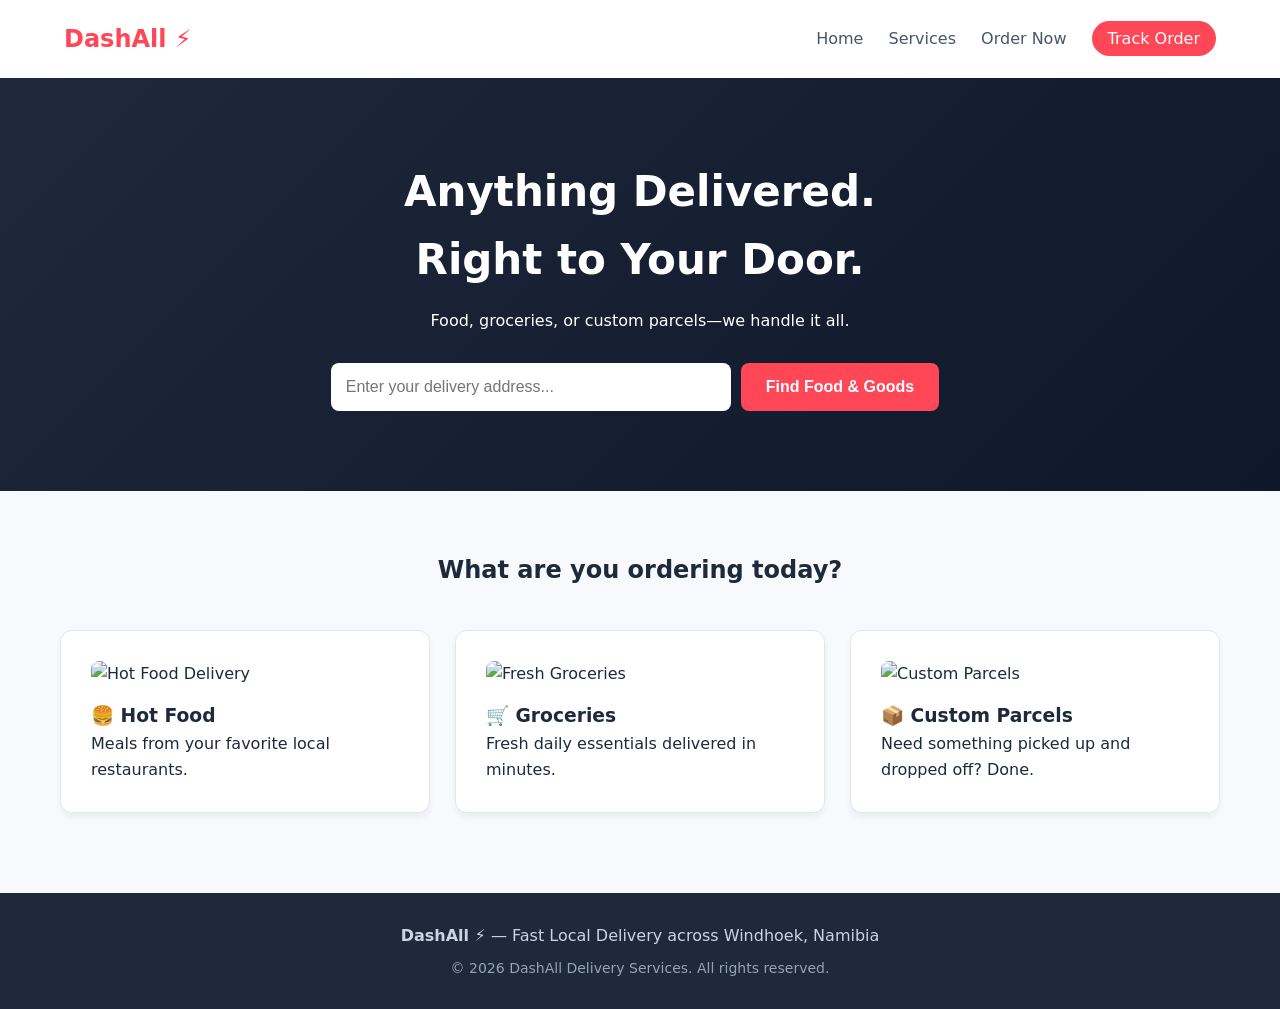
==== index.html @ b10de439 "Add files via upload" ====
<!DOCTYPE html>
<html lang="en">
<head>
    <meta charset="UTF-8">
    <meta name="viewport" content="width=device-width, initial-scale=1.0">
    <title>DashAll | Fast Local Delivery</title>
    <link rel="stylesheet" href="style.css">
</head>
<body>

    <header>
        <div class="logo">DashAll ⚡</div>
        <nav>
             <a href="index.html">Home</a>
            <a href="services.html">Services</a>
             <a href="order.html">Order Now</a>
            <a href="track.html" class="nav-btn">Track Order</a>
        </nav>
    </header>

    <section class="hero-section" id="track">
        <h1>Anything Delivered.<br>Right to Your Door.</h1>
        <p>Food, groceries, or custom parcels—we handle it all.</p>
        
        <div class="search-box">
            <input type="text" id="addressInput" placeholder="Enter your delivery address...">
            <button id="findBtn">Find Food & Goods</button>
            <p id="statusMessage"></p>
        </div>
    </section>

    <main id="services">
        <h2>What are you ordering today?</h2>
        
                <div class="category-grid">
            <!-- Card 1: Food -->
            <div class="category-card" id="foodCard">
                <img src="./images/food.jpg" alt="Hot Food Delivery" class="card-img">
                <h3>🍔 Hot Food</h3>
                <p>Meals from your favorite local restaurants.</p>
            </div>

            <!-- Card 2: Groceries -->
            <div class="category-card" id="groceryCard">
                <img src="./images/groceries.JPG" alt="Fresh Groceries" class="card-img">
                <h3>🛒 Groceries</h3>
                <p>Fresh daily essentials delivered in minutes.</p>
            </div>

            <!-- Card 3: Custom Packages -->
            <div class="category-card" id="parcelCard">
                <img src="./images/parcel.jpg" alt="Custom Parcels" class="card-img">
                <h3>📦 Custom Parcels</h3>
                <p>Need something picked up and dropped off? Done.</p>
            </div>
        </div>

                <!-- Existing category-grid ends here -->
        </div>

        <!-- NEW: Hidden Details Panel -->
        <div id="detailsPanel" class="details-panel hidden">
            <h3 id="panelTitle">Service Title</h3>
            <p id="panelDescription">Service details will appear here.</p>
            <button id="closePanelBtn" class="close-btn">Close Details ✖</button>
        </div>

    </main>
     <!-- 4. THE FOOTER: Completes the HTML body skeleton -->
    <footer>
        <p><strong>DashAll ⚡</strong> — Fast Local Delivery across Windhoek, Namibia</p>
        <p class="footer-sub">© 2026 DashAll Delivery Services. All rights reserved.</p>
    </footer>

   <!-- Adding a dot and a forward-slash tells the browser to look in the main folder -->
<script src="./script.js"></script>
</body>
</html>
---- style.css ----
/* 1. GLOBAL SETTINGS: Resetting space and picking a clean look */
* {
    box-sizing: border-box;
    margin: 0;
    padding: 0;
}

body {
    font-family: 'Segoe UI', system-ui, sans-serif;
    background-color: #f7f9fc;
    color: #1e293b;
    line-height: 1.6;
}

/* 2. THE HEADER: Sticks to the top, logos on left, links on right */
header {
    background-color: #ffffff;
    display: flex;
    justify-content: space-between; /* Pushes logo left, nav right */
    align-items: center;
    padding: 20px 5%;
    box-shadow: 0 2px 10px rgba(0, 0, 0, 0.05);
}

.logo {
    font-size: 24px;
    font-weight: bold;
    color: #ff4757; /* Delivery Red Accent */
}

nav a {
    text-decoration: none;
    color: #475569;
    margin-left: 20px;
    font-weight: 500;
}

.nav-btn {
    background-color: #ff4757;
    color: white;
    padding: 8px 16px;
    border-radius: 20px;
}

/* 3. THE HERO SECTION: Massive background block at the top */
.hero-section {
    background: linear-gradient(135deg, #1e293b, #0f172a);
    color: white;
    text-align: center;
    padding: 80px 20px;
}

.hero-section h1 {
    font-size: 42px;
    margin-bottom: 15px;
}

.search-box {
    margin-top: 30px;
    display: flex;
    justify-content: center;
    gap: 10px; /* Gap between input and button */
}

.search-box input {
    width: 100%;
    max-width: 400px;
    padding: 15px;
    border: none;
    border-radius: 8px;
    font-size: 16px;
}

.search-box button {
    background-color: #ff4757;
    color: white;
    border: none;
    padding: 15px 25px;
    font-size: 16px;
    font-weight: bold;
    border-radius: 8px;
    cursor: pointer;
}

/* 4. THE MAIN CONTENT: Centered container with our categories grid */
main {
    max-width: 1200px;
    margin: 60px auto; /* 60px space top/bottom, auto centers the block */
    padding: 0 20px;
}

main h2 {
    text-align: center;
    margin-bottom: 40px;
}

/* THE GRID: Spreads our cards out side-by-side automatically */
.category-grid {
    display: flex;
    gap: 25px;
    justify-content: center;
    flex-wrap: wrap; /* Lets cards drop to next line on mobile screens */
}

/* Individual Cards */
.category-card {
    background-color: white;
    flex: 1;
    min-width: 280px; /* Prevents cards from getting too squished */
    padding: 30px;
    border-radius: 12px;
    box-shadow: 0 4px 6px rgba(0, 0, 0, 0.05);
    border: 1px solid #e2e8f0;
    transition: transform 0.2s;
    cursor: pointer;
}

.category-card:hover {
    transform: translateY(-5px); /* Elegant little bounce up when hovered */
}
#statusMessage {
    margin-top: 20px;
    font-size: 18px;
    font-weight: 500;
    text-align: center;
}
/* The Invisibility Cloak: Completely hides whatever element has this class */
.hidden {
    display: none;
}

/* Styling for the revealed details panel */
.details-panel {
    background-color: white;
    margin-top: 30px;
    padding: 30px;
    border-radius: 12px;
    border-left: 5px solid #ff4757; /* Nice red accent bar on the left */
    box-shadow: 0 4px 12px rgba(0, 0, 0, 0.08);
}

.details-panel h3 {
    margin-bottom: 10px;
    font-size: 22px;
}

.close-btn {
    margin-top: 15px;
    background-color: #e2e8f0;
    color: #1e293b;
    border: none;
    padding: 8px 16px;
    border-radius: 6px;
    cursor: pointer;
    font-weight: bold;
}

.close-btn:hover {
    background-color: #cbd5e1;
}
/* Control image sizing inside category cards */
.card-img {
    width: 100%;          /* Forces the image to match the card's exact width */
    height: 160px;        /* Gives all three cards a uniform image height */
    object-fit: cover;    /* Crops the photo cleanly instead of stretching it */
    border-radius: 8px;   /* Rounds the corners to match the card */
    margin-bottom: 15px;
}
/* Form Layout & Inputs */
.order-form {
    display: flex;
    flex-direction: column; /* Stacks labels and inputs cleanly top-to-bottom */
    gap: 15px;
    margin-top: 20px;
}

.order-form label {
    font-weight: 600;
    margin-bottom: -8px;
}

.order-form input,
.order-form select,
.order-form textarea {
    padding: 12px;
    border: 1px solid #cbd5e1;
    border-radius: 8px;
    font-size: 16px;
    font-family: inherit;
}

.submit-btn {
    background-color: #ff4757;
    color: white;
    border: none;
    padding: 15px;
    font-size: 16px;
    font-weight: bold;
    border-radius: 8px;
    cursor: pointer;
    margin-top: 10px;
}

.submit-btn:hover {
    background-color: #e84118;
}
/* ==========================================
   5. GLOBAL FOOTER
   ========================================== */
footer {
    background-color: #1e293b;
    color: #cbd5e1;
    text-align: center;
    padding: 30px 20px;
    margin-top: 80px;
}

.footer-sub {
    font-size: 14px;
    color: #94a3b8;
    margin-top: 8px;
}


/* ==========================================
   6. MOBILE RESPONSIVENESS (@media Query)
   ========================================== */
@media (max-width: 768px) {
    /* Stack the logo on top of the navigation links on phones */
    header {
        flex-direction: column;
        gap: 15px;
    }

    nav {
        display: flex;
        flex-wrap: wrap;
        justify-content: center;
        gap: 12px;
    }

    nav a {
        margin-left: 0; /* Resets desktop spacing so links center neatly */
    }

    /* Shrink hero headline slightly so it fits phone screens */
    .hero-section h1 {
        font-size: 30px;
    }

    /* Stack the search input and button vertically on phones */
    .search-box {
        flex-direction: column;
        align-items: center;
    }

    .search-box button {
        width: 100%;
        max-width: 400px;
    }
}
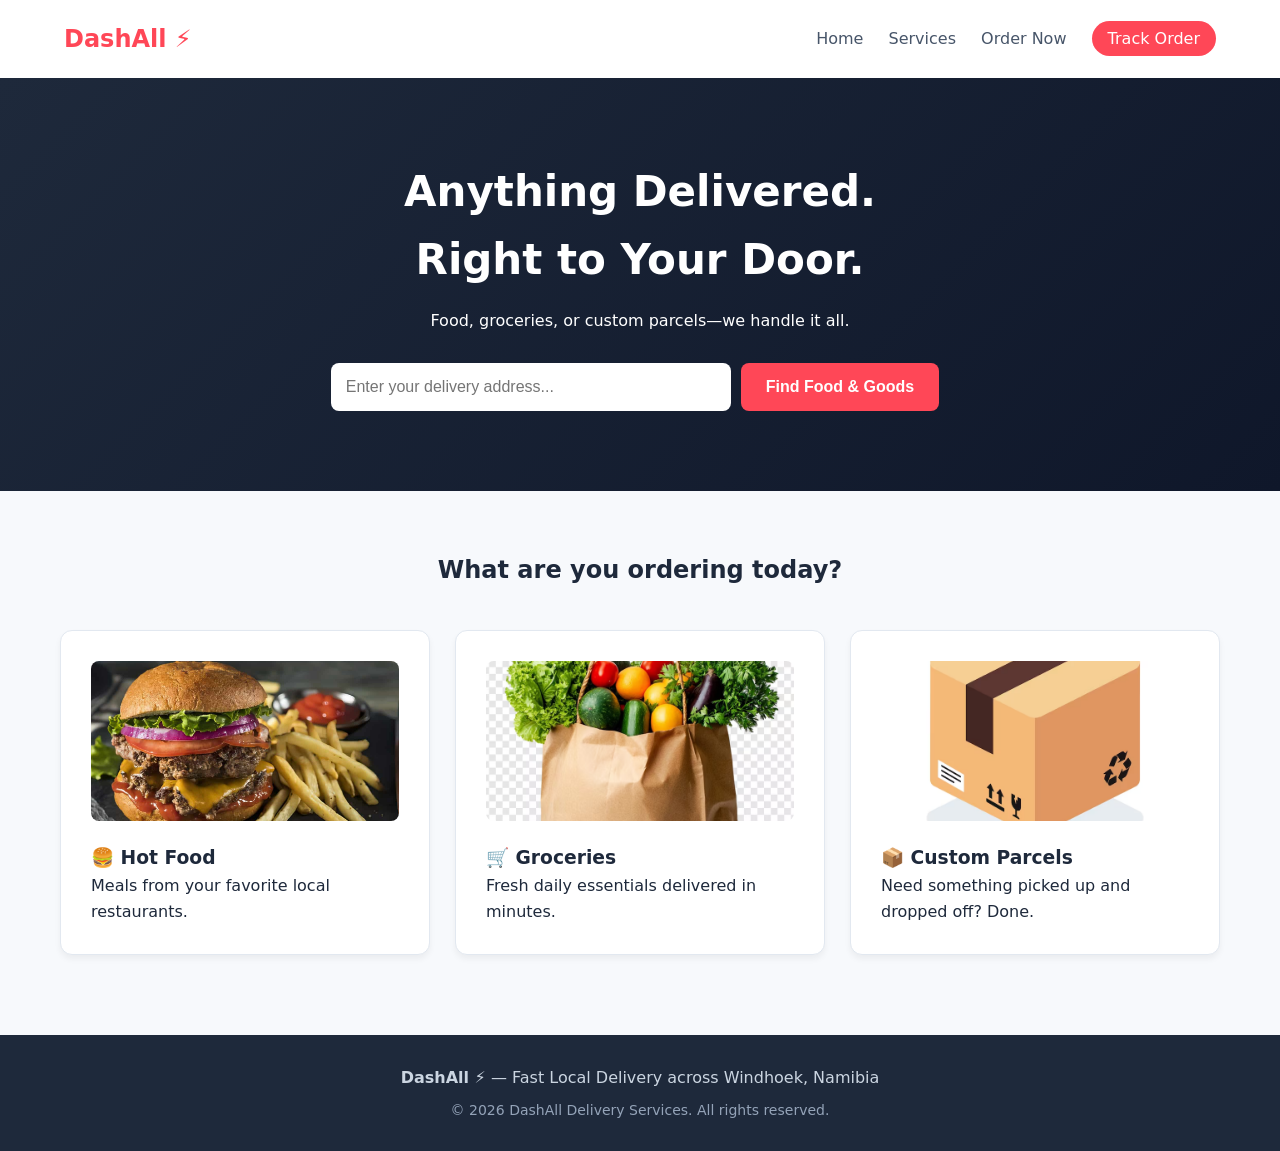
==== commit 3dd09722: "Update index.html" ====
--- a/index.html
+++ b/index.html
@@ -35,21 +35,21 @@
                 <div class="category-grid">
             <!-- Card 1: Food -->
             <div class="category-card" id="foodCard">
-                <img src="./images/food.jpg" alt="Hot Food Delivery" class="card-img">
+                <img src="./food.jpg" alt="Hot Food Delivery" class="card-img">
                 <h3>🍔 Hot Food</h3>
                 <p>Meals from your favorite local restaurants.</p>
             </div>
 
             <!-- Card 2: Groceries -->
             <div class="category-card" id="groceryCard">
-                <img src="./images/groceries.JPG" alt="Fresh Groceries" class="card-img">
+                <img src="./groceries.JPG" alt="Fresh Groceries" class="card-img">
                 <h3>🛒 Groceries</h3>
                 <p>Fresh daily essentials delivered in minutes.</p>
             </div>
 
             <!-- Card 3: Custom Packages -->
             <div class="category-card" id="parcelCard">
-                <img src="./images/parcel.jpg" alt="Custom Parcels" class="card-img">
+             <img src="./parcel.jpg" alt="Custom Parcels" class="card-img">
                 <h3>📦 Custom Parcels</h3>
                 <p>Need something picked up and dropped off? Done.</p>
             </div>
